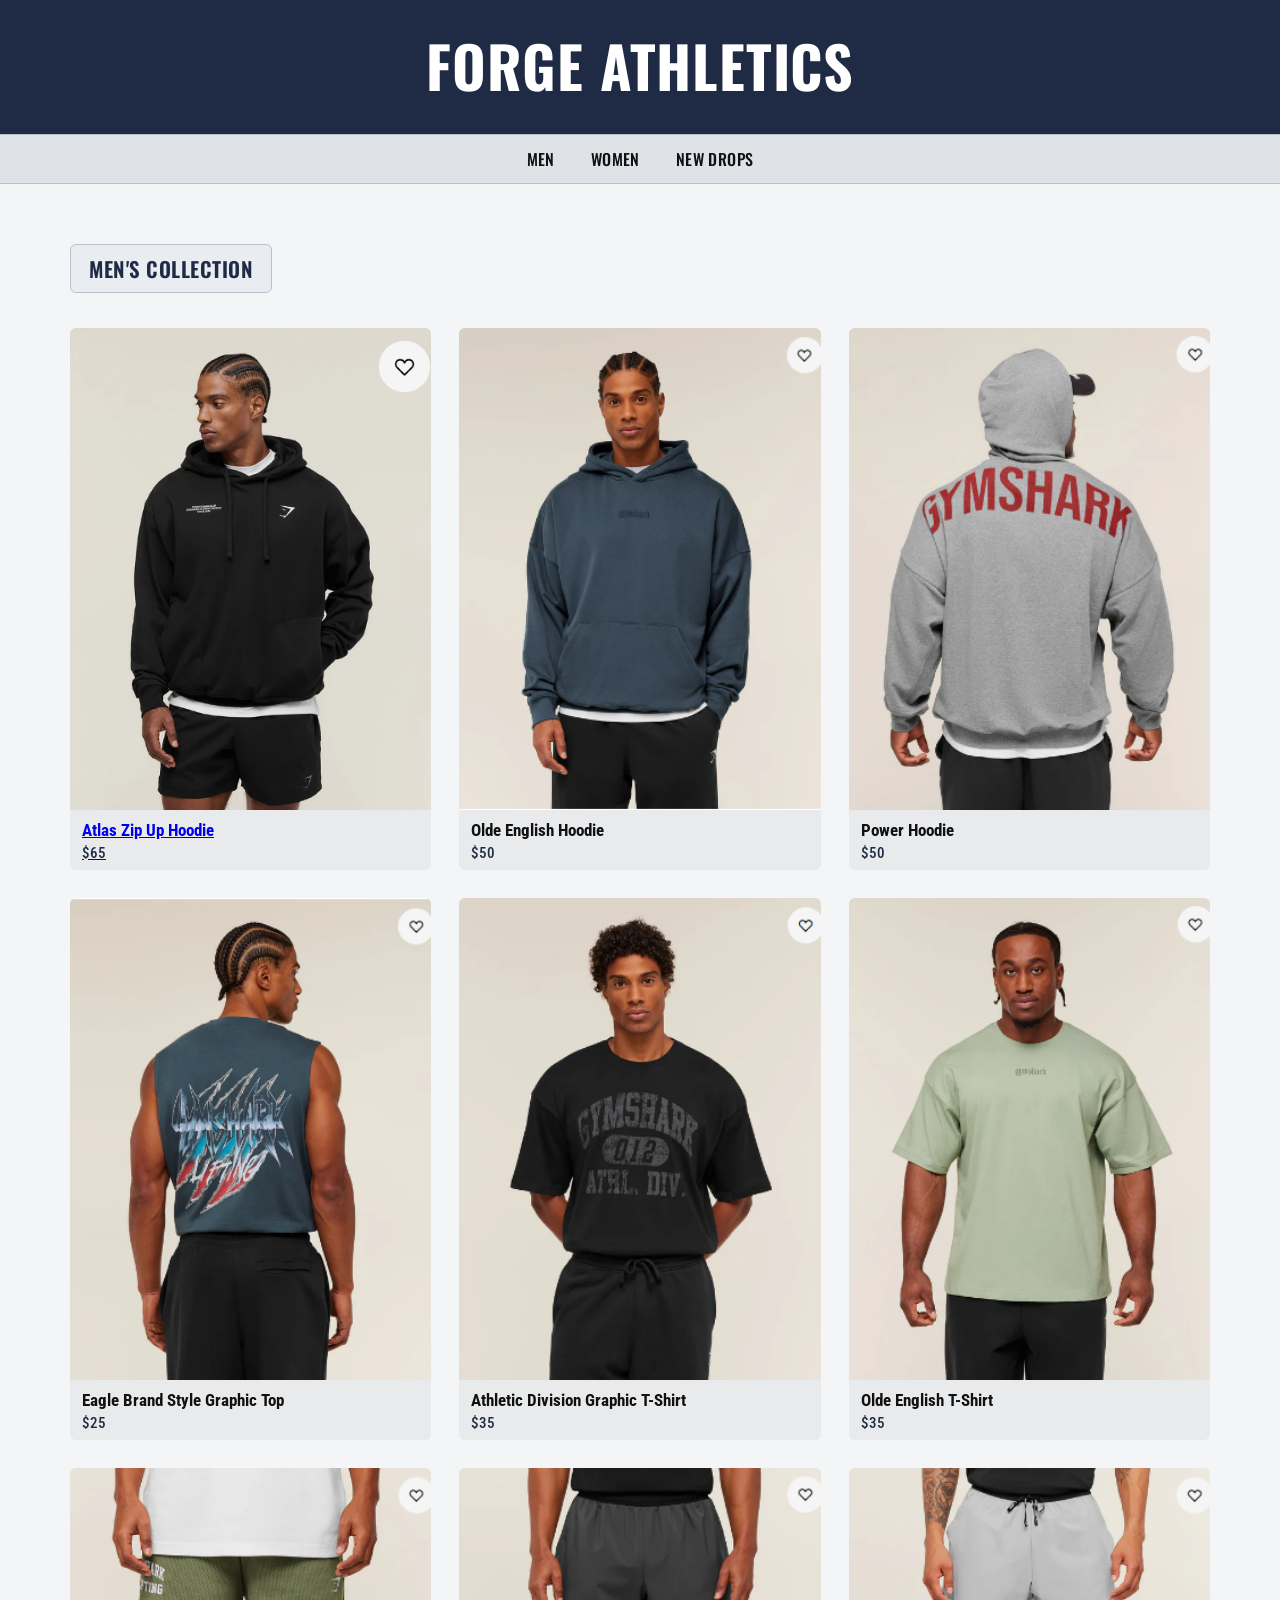
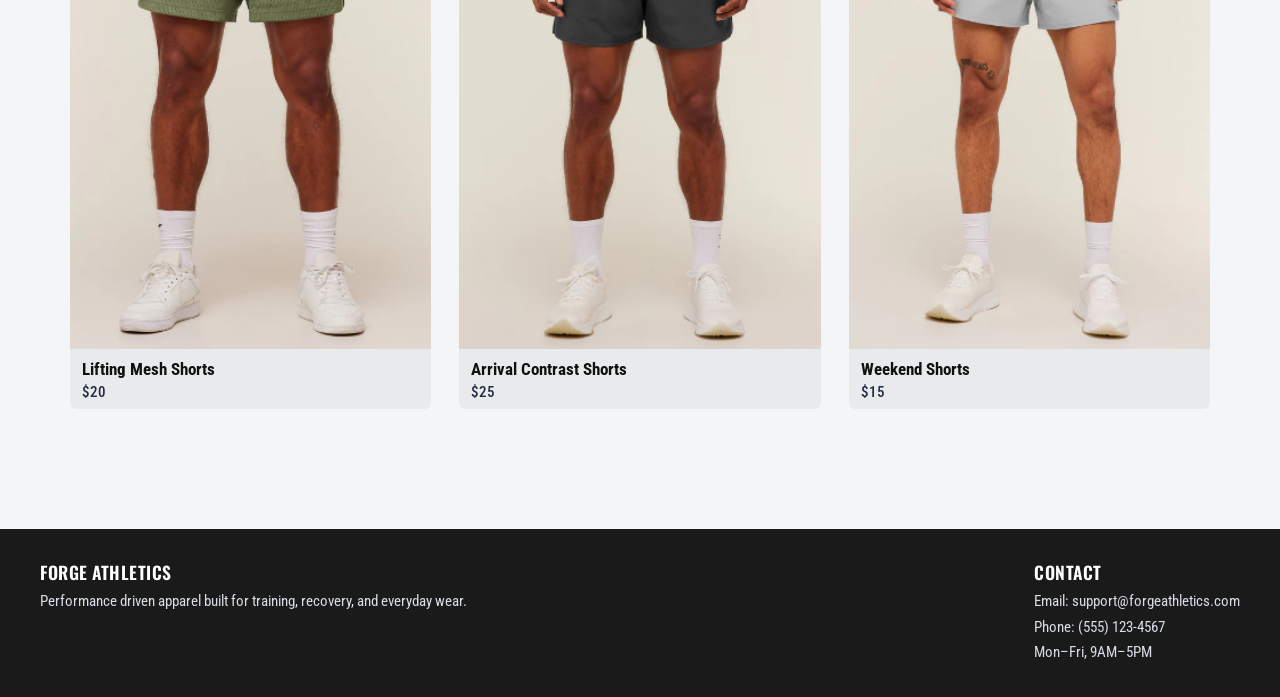
==== ForgeAthletics-main/index.html @ fc6c75ad "Add files via upload" ====
<!DOCTYPE html>
<html lang="en">
<head>
    <meta charset="UTF-8" />
    <meta name="viewport" content="width=device-width, initial-scale=1.0" />
    <title>Forge Athletics | Men's</title>
    <link rel="stylesheet" href="style.css" />
</head>
<!--------------------------------------------------------------------->
<body>
    <header>
        <h1>
            <a href="index.html" class="logo">Forge Athletics</a>
        </h1>
        <nav>
            <ul>
                <li><a href="men.html">Men</a></li>
                <li><a href="women.html">Women</a></li>
                <li><a href="newdrops.html">New Drops</a></li>
            </ul>
        </nav>
    </header>
<!--------------------------------------------------------------------->
    <main>
        <section>
            <h2 class="page-tag">Men's Collection</h2>

            <div class="product-grid">
                <article class="product-card">
                    <a href="Atlas_product_page.html">
                        <img src="men_hoodie_1.png" alt="Hoodie 1" class="product-image">
                        <p class="product-name">Atlas Zip Up Hoodie</p>
                        <p class="product-price">$65</p>
                    </a>
                </article>

                <article class="product-card">
                    <img src="men_hoodie_2.png" alt="Hoodie 1" class="product-image">
                    <p class="product-name">Olde English Hoodie</p>
                    <p class="product-price">$50</p>
                </article>

                <article class="product-card">
                    <img src="men_hoodie_3.png" alt="Hoodie 1" class="product-image">
                    <p class="product-name">Power Hoodie</p>
                    <p class="product-price">$50</p>
                </article>

                <article class="product-card">
                    <img src="men_shirt_1.png" alt="Hoodie 1" class="product-image">
                    <p class="product-name">Eagle Brand Style Graphic Top</p>
                    <p class="product-price">$25</p>
                </article>

                <article class="product-card">
                    <img src="men_shirt_2.png" alt="Hoodie 1" class="product-image">
                    <p class="product-name">Athletic Division Graphic T-Shirt</p>
                    <p class="product-price">$35</p>
                </article>

                <article class="product-card">
                    <img src="men_shirt_3.png" alt="Hoodie 1" class="product-image">
                    <p class="product-name">Olde English T-Shirt</p>
                    <p class="product-price">$35</p>
                </article>

                <article class="product-card">
                    <img src="men_pant_1.png" alt="Hoodie 1" class="product-image">
                    <p class="product-name">Lifting Mesh Shorts</p>
                    <p class="product-price">$20</p>
                </article>

                <article class="product-card">
                    <img src="men_pant_2.png" alt="Hoodie 1" class="product-image">
                    <p class="product-name">Arrival Contrast Shorts</p>
                    <p class="product-price">$25</p>
                </article>

                <article class="product-card">
                    <img src="men_pant_3.png" alt="Hoodie 1" class="product-image">
                    <p class="product-name">Weekend Shorts</p>
                    <p class="product-price">$15</p>
                </article>
            </div>
        </section>
    </main>
<!--------------------------------------------------------------------->
    <footer>
        <div class="footer-content">
            <div class="footer-section">
                <h3>Forge Athletics</h3>
                <p>Performance driven apparel built for training, recovery, and everyday wear.</p>
            </div>

            <div class="footer-section">
                <h3>Contact</h3>
                <p>Email: support@forgeathletics.com</p>
                <p>Phone: (555) 123-4567</p>
                <p>Mon–Fri, 9AM–5PM</p>
            </div>
        </div>
    </footer>
<!--------------------------------------------------------------------->
</body>
</html>
---- ForgeAthletics-main/style.css ----
@import url('https://fonts.googleapis.com/css2?family=Oswald:wght@400;500;600;700&family=Roboto+Condensed:wght@400;500;700&display=swap');

* {
  margin: 0;
  padding: 0;
  box-sizing: border-box;
}

body {
  font-family: 'Roboto Condensed', Arial, sans-serif;
  background-color: #f4f5f7;
  color: #111111;
}

header {
  background-color: #1f2a44;
  text-align: center;
  padding-top: 22px;
}

header h1 {
  font-family: 'Oswald', Arial, sans-serif;
  font-size: 3.6rem;
  font-weight: 700;
  margin-bottom: 18px;
  padding-bottom: 8px;
  color: white;
  letter-spacing: 0.8px;
  text-transform: uppercase;
}

.logo {
  color: white;
  text-decoration: none;
}

.logo:hover {
  color: #d9dde5;
}

nav {
  background-color: #dfe3e8;
  border-top: 1px solid #b8c0cc;
  border-bottom: 1px solid #b8c0cc;
}

nav ul {
  list-style: none;
  display: flex;
  justify-content: center;
  gap: 36px;
  padding: 12px 20px;
  flex-wrap: wrap;
}

nav a {
  font-family: 'Oswald', Arial, sans-serif;
  text-decoration: none;
  color: #111111;
  font-weight: 500;
  font-size: 1rem;
  letter-spacing: 0.4px;
  text-transform: uppercase;
}

nav a:hover {
  color: #1f2a44;
  text-decoration: underline;
}

main {
  max-width: 1200px;
  margin: 0 auto;
  padding: 60px 30px 80px;
  min-height: 900px;
}

.home-page {
  max-width: 100%;
  margin: 0;
  padding: 0;
  min-height: auto;
}

.page-tag {
  display: inline-block;
  padding: 8px 18px;
  border: 1px solid #b8c0cc;
  border-radius: 6px;
  background-color: #e9edf2;
  font-family: 'Oswald', Arial, sans-serif;
  font-weight: 600;
  font-size: 1.3rem;
  color: #1f2a44;
  margin-bottom: 35px;
  text-transform: uppercase;
  letter-spacing: 0.5px;
}

.hero-section {
  background-color: #f4f5f7;
  padding: 34px 0 0;
}

.hero-overlay {
  max-width: 1400px;
  width: 92%;
  margin: 0 auto;
  position: relative;
  border-radius: 4px;
  overflow: hidden;
}

.hero-image {
  width: 100%;
  height: auto;
  display: block;
  opacity: 0.8;
}

.hero-text {
  position: absolute;
  left: 50%;
  bottom: 20%;
  transform: translateX(-50%);
  width: 80%;
  max-width: 900px;
  text-align: center;
  background: rgba(244, 245, 247, 0.72);
  padding: 24px 30px;
  border-radius: 6px;
}

.hero-text h2 {
  font-family: 'Oswald', Arial, sans-serif;
  font-size: 2.2rem;
  font-weight: 600;
  color: #1f2a44;
  text-transform: uppercase;
  letter-spacing: 0.5px;
  margin-bottom: 18px;
}

.hero-text p {
  font-size: 1.08rem;
  line-height: 1.8;
  margin-bottom: 10px;
  color: #111111;
}

.featured-section {
  background: linear-gradient(to bottom, #f4f5f7 0%, #d98f92 12%, #d98f92 100%);
  padding: 70px 0 90px;
  margin-top: 10px;
}

.featured-inner {
  max-width: 1200px;
  margin: 0 auto;
  padding: 0 30px;
}

.featured-section .page-tag {
  background-color: #e9edf2;
  color: #1f2a44;
  margin-bottom: 40px;
}

.product-grid {
  display: grid;
  grid-template-columns: repeat(3, 1fr);
  gap: 28px;
}

.featured-grid {
  grid-template-columns: repeat(3, 1fr);
  gap: 30px;
}

.product-card {
  text-align: left;
  padding-bottom: 8px;
  transition: transform 0.25s ease, box-shadow 0.25s ease;
  border-radius: 6px;
  overflow: hidden;
  background-color: #e9eaec;
}

.product-card:hover {
  transform: translateY(-8px) scale(1.02);
  box-shadow: 0 10px 25px rgba(0, 0, 0, 0.12);
}

.product-image {
  width: 100%;
  aspect-ratio: 3 / 4;
  object-fit: cover;
  display: block;
  transform: none;
  transition: transform 0.3s ease;
}

.product-card:hover .product-image {
  transform: scale(1.04);
}

.product-name,
.product-price {
  display: block;
  width: 100%;
  margin: 0;
  padding-left: 12px;
  padding-right: 12px;
}

.product-name {
  margin-top: 10px;
  font-weight: 700;
  font-size: 1.05rem;
}

.product-price {
  margin-top: 4px;
  font-weight: 500;
  font-size: 0.95rem;
  color: #1f2a44;
}

.shop-now-wrap {
  margin-top: 42px;
  text-align: center;
}

.shop-now-btn {
  display: inline-flex;
  align-items: center;
  justify-content: center;
  padding: 16px 38px;
  border: 2px solid #1f2a44;
  border-radius: 8px;
  background-color: #e9edf2;
  color: #111111;
  font-family: 'Oswald', Arial, sans-serif;
  font-size: 1.2rem;
  font-weight: 600;
  text-decoration: none;
  text-transform: uppercase;
  letter-spacing: 0.4px;
  transition: transform 0.25s ease, box-shadow 0.25s ease, background-color 0.25s ease;
}

.shop-now-btn:hover {
  transform: translateY(-2px);
  box-shadow: 0 8px 18px rgba(0, 0, 0, 0.12);
  background-color: #dfe3e8;
}

footer {
  background-color: #1a1a1a;
  color: #f4f5f7;
  margin-top: 40px;
  padding: 30px 30px;
  font-family: 'Roboto Condensed', Arial, sans-serif;
}

.footer-content {
  max-width: 1200px;
  margin: 0 auto;
  display: flex;
  justify-content: space-between;
  gap: 20px;
}

.footer-section h3 {
  font-family: 'Oswald', Arial, sans-serif;
  font-size: 1.1rem;
  font-weight: 600;
  margin-bottom: 6px;
  text-transform: uppercase;
  letter-spacing: 0.5px;
  color: #ffffff;
}

.footer-section p {
  font-size: 0.95rem;
  line-height: 1.4;
  margin-bottom: 4px;
  color: #d9dde5;
}

.product-detail-page {
  max-width: 1600px;
  margin: 0 auto;
  padding: 60px 120px 110px;
  min-height: 900px;
}

.product-detail {
  display: grid;
  grid-template-columns: 420px 1fr;
  gap: 200px;
  justify-content: center;
  align-items: start;
}

.product-detail-image {
  width: 100%;
  max-width: 420px;
}

.product-detail-image img {
  width: 100%;
  height: auto;
  object-fit: contain;
  display: block;
}

.product-detail-info {
  padding-top: 70px;
  max-width: 520px;
  display: flex;
  flex-direction: column;
}

.detail-name {
  font-family: 'Oswald', Arial, sans-serif;
  font-size: 3.3rem;
  font-weight: 600;
  color: #111111;
  margin-bottom: 14px;
  line-height: 1.05;
}

.detail-price {
  font-family: 'Roboto Condensed', Arial, sans-serif;
  font-size: 2rem;
  font-weight: 700;
  color: #111111;
  margin-bottom: 40px;
}

.detail-description {
  font-family: 'Roboto Condensed', Arial, sans-serif;
  font-size: 1.15rem;
  line-height: 1.9;
  color: #111111;
  margin-bottom: 60px;
}

.add-to-cart-wrap {
  margin-top: 60px;
  display: block;
}

.product-detail-info .add-to-cart-btn {
  align-self: flex-start;
}

.add-to-cart-btn {
  display: inline-flex;
  align-items: center;
  justify-content: center;
  padding: 16px 38px;
  border: 2px solid #1f2a44;
  border-radius: 999px;
  background-color: #1f2a44;
  color: #f4f5f7;
  font-family: 'Oswald', Arial, sans-serif;
  font-size: 1.35rem;
  font-weight: 600;
  text-decoration: none;
  letter-spacing: 0.4px;
  text-transform: uppercase;
  box-shadow: 0 6px 14px rgba(0, 0, 0, 0.12);
}
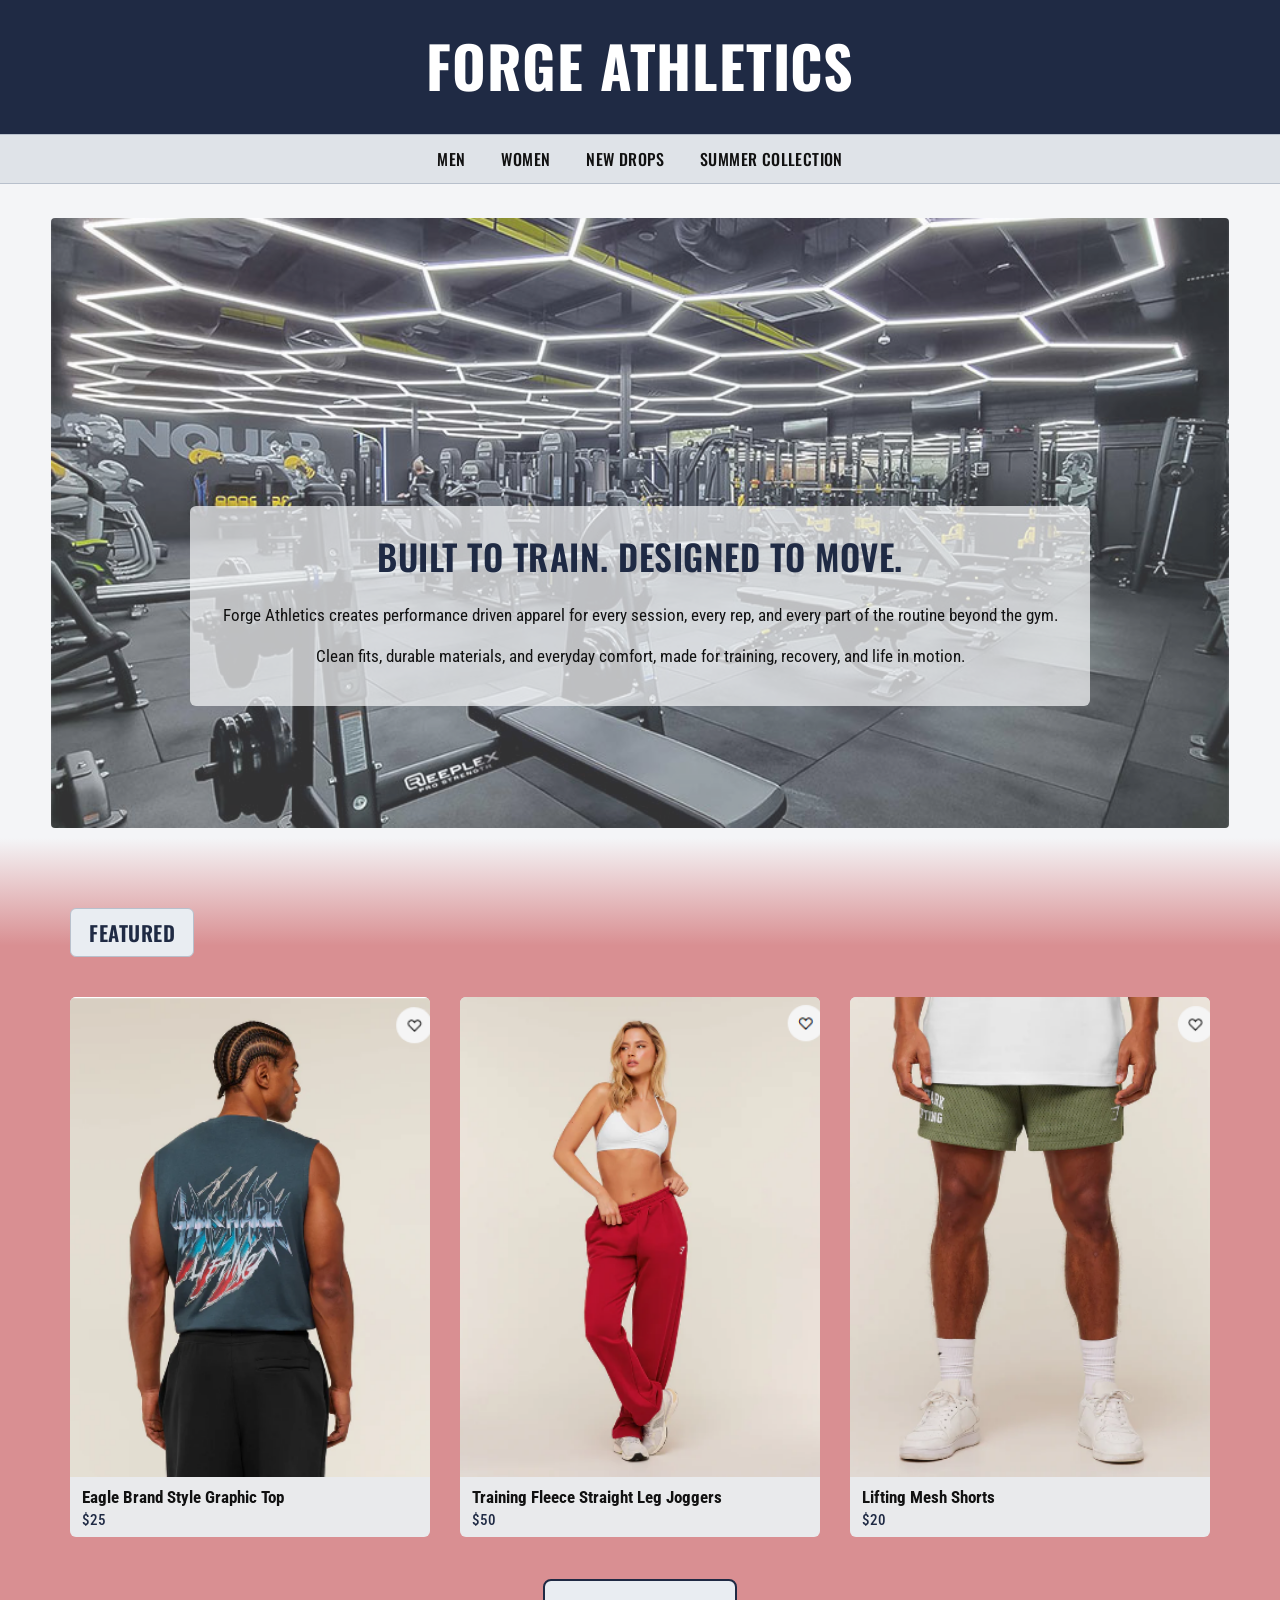
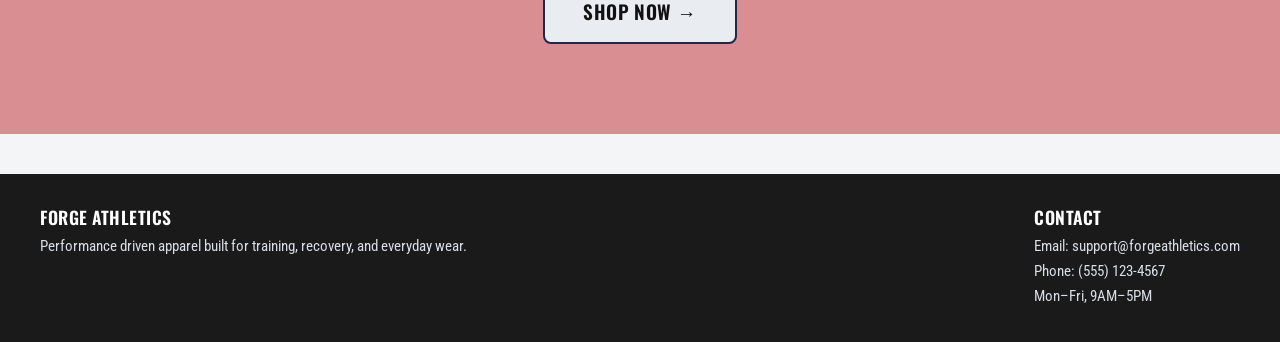
==== commit 22b7acc4: "Update index.html" ====
--- a/ForgeAthletics-main/index.html
+++ b/ForgeAthletics-main/index.html
@@ -3,10 +3,10 @@
 <head>
     <meta charset="UTF-8" />
     <meta name="viewport" content="width=device-width, initial-scale=1.0" />
-    <title>Forge Athletics | Men's</title>
+    <title>Forge Athletics | Home</title>
     <link rel="stylesheet" href="style.css" />
 </head>
-<!--------------------------------------------------------------------->
+
 <body>
     <header>
         <h1>
@@ -17,74 +17,61 @@
                 <li><a href="men.html">Men</a></li>
                 <li><a href="women.html">Women</a></li>
                 <li><a href="newdrops.html">New Drops</a></li>
+                <li><a href="summercollection.html">Summer Collection</a></li>
             </ul>
         </nav>
     </header>
-<!--------------------------------------------------------------------->
-    <main>
-        <section>
-            <h2 class="page-tag">Men's Collection</h2>
 
-            <div class="product-grid">
-                <article class="product-card">
-                    <a href="Atlas_product_page.html">
-                        <img src="men_hoodie_1.png" alt="Hoodie 1" class="product-image">
-                        <p class="product-name">Atlas Zip Up Hoodie</p>
-                        <p class="product-price">$65</p>
-                    </a>
-                </article>
+    <main class="home-page">
+        <section class="hero-section">
+            <div class="hero-overlay">
+                <img src="gym_banner_1.jpg" alt="Forge Athletics gym banner" class="hero-image">
 
-                <article class="product-card">
-                    <img src="men_hoodie_2.png" alt="Hoodie 1" class="product-image">
-                    <p class="product-name">Olde English Hoodie</p>
-                    <p class="product-price">$50</p>
-                </article>
+                <div class="hero-text">
+                    <h2>Built to Train. Designed to Move.</h2>
+                    <p>
+                        Forge Athletics creates performance driven apparel for every session, every rep,
+                        and every part of the routine beyond the gym.
+                    </p>
+                    <p>
+                        Clean fits, durable materials, and everyday comfort, made for training,
+                        recovery, and life in motion.
+                    </p>
+                </div>
+            </div>
+        </section>
 
-                <article class="product-card">
-                    <img src="men_hoodie_3.png" alt="Hoodie 1" class="product-image">
-                    <p class="product-name">Power Hoodie</p>
-                    <p class="product-price">$50</p>
-                </article>
+        <section class="featured-section">
+            <div class="featured-inner">
+                <h2 class="page-tag">Featured</h2>
 
-                <article class="product-card">
-                    <img src="men_shirt_1.png" alt="Hoodie 1" class="product-image">
-                    <p class="product-name">Eagle Brand Style Graphic Top</p>
-                    <p class="product-price">$25</p>
-                </article>
+                <div class="product-grid featured-grid">
+                    <article class="product-card">
+                        <img src="men_shirt_1.png" alt="Hoodie 1" class="product-image">
+                        <p class="product-name">Eagle Brand Style Graphic Top</p>
+                        <p class="product-price">$25</p>
+                    </article>
 
-                <article class="product-card">
-                    <img src="men_shirt_2.png" alt="Hoodie 1" class="product-image">
-                    <p class="product-name">Athletic Division Graphic T-Shirt</p>
-                    <p class="product-price">$35</p>
-                </article>
+                    <article class="product-card">
+                        <img src="women_pant_2.png" alt="Hoodie 1" class="product-image">
+                        <p class="product-name">Training Fleece Straight Leg Joggers</p>
+                        <p class="product-price">$50</p>
+                    </article>
 
-                <article class="product-card">
-                    <img src="men_shirt_3.png" alt="Hoodie 1" class="product-image">
-                    <p class="product-name">Olde English T-Shirt</p>
-                    <p class="product-price">$35</p>
-                </article>
+                    <article class="product-card">
+                        <img src="men_pant_1.png" alt="Hoodie 1" class="product-image">
+                        <p class="product-name">Lifting Mesh Shorts</p>
+                        <p class="product-price">$20</p>
+                    </article>
+                </div>
 
-                <article class="product-card">
-                    <img src="men_pant_1.png" alt="Hoodie 1" class="product-image">
-                    <p class="product-name">Lifting Mesh Shorts</p>
-                    <p class="product-price">$20</p>
-                </article>
-
-                <article class="product-card">
-                    <img src="men_pant_2.png" alt="Hoodie 1" class="product-image">
-                    <p class="product-name">Arrival Contrast Shorts</p>
-                    <p class="product-price">$25</p>
-                </article>
-
-                <article class="product-card">
-                    <img src="men_pant_3.png" alt="Hoodie 1" class="product-image">
-                    <p class="product-name">Weekend Shorts</p>
-                    <p class="product-price">$15</p>
-                </article>
+                <div class="shop-now-wrap">
+                    <a href="men.html" class="shop-now-btn">Shop Now →</a>
+                </div>
             </div>
         </section>
     </main>
-<!--------------------------------------------------------------------->
+
     <footer>
         <div class="footer-content">
             <div class="footer-section">
@@ -100,6 +87,5 @@
             </div>
         </div>
     </footer>
-<!--------------------------------------------------------------------->
 </body>
 </html>
